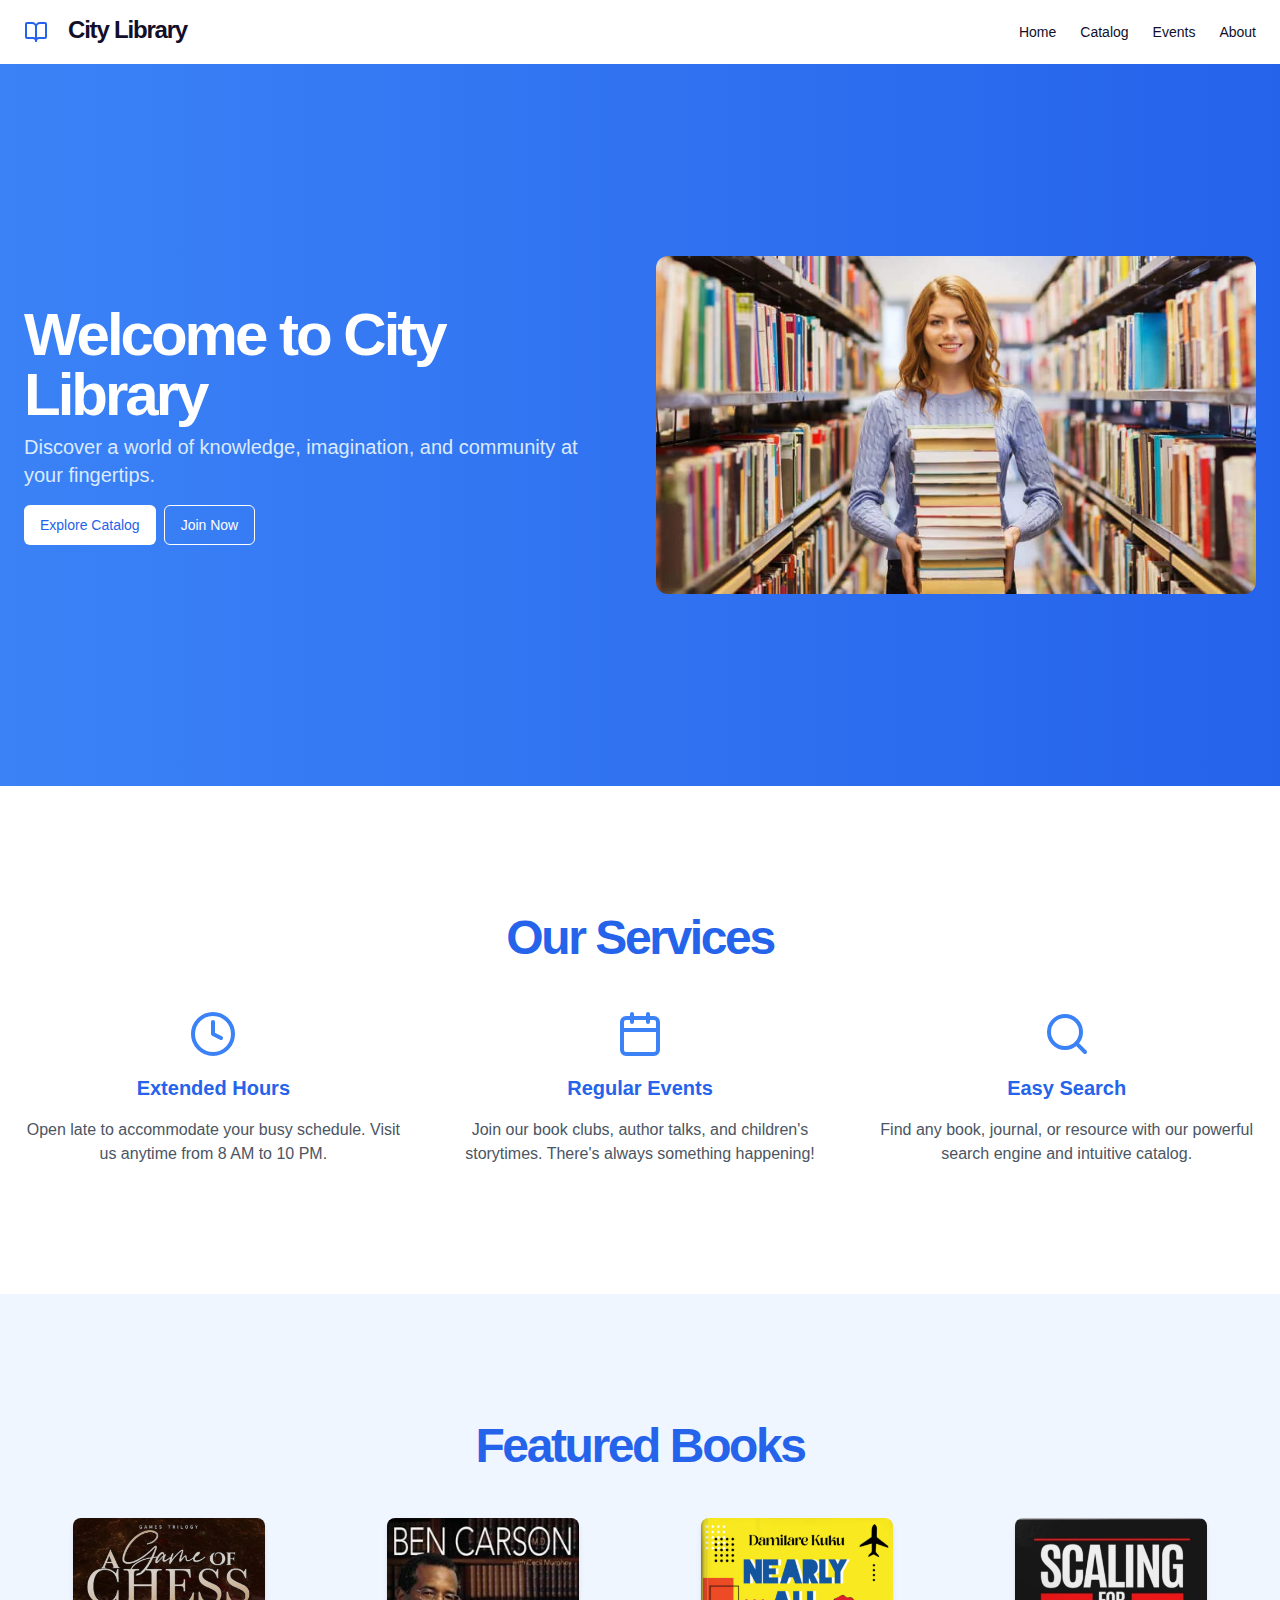
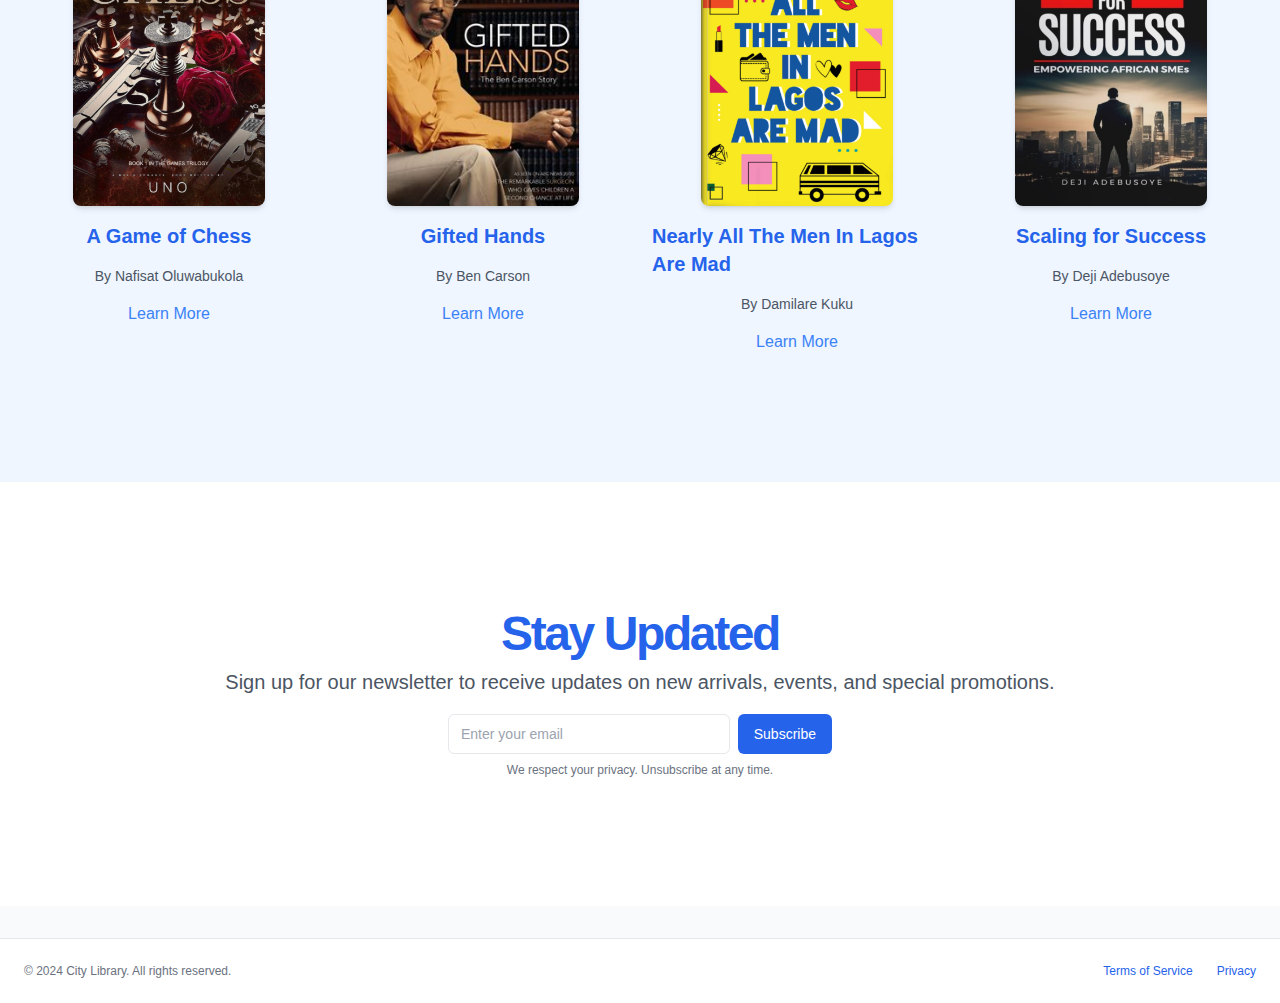
==== index.html @ 74dc0967 "Pages Almost fully functional" ====
<!DOCTYPE html>
<html lang="en">

<head>
    <meta charset="UTF-8">
    <meta name="viewport" content="width=device-width, initial-scale=1.0">
    <title>City Library</title>
    <script src="js/tailwind.js"></script>
    <link rel="stylesheet" href="css/tailwind.min.css">
    <script src="js/lucide.min.js"></script>
    <link rel="stylesheet" href="css/styles.css">
</head>

<body class="flex flex-col min-h-screen bg-gray-50">
    <header class="px-4 lg:px-6 h-16 flex items-center bg-white shadow-sm">
        <a href="#" class="flex items-center justify-center">
            <i data-lucide="book-open" class="h-6 w-6 text-blue-600"></i>
            <span class="text-2xl font-bold tracking-tighter sm:text-2xl ml-3 -mt-1">City Library</span>
        </a>
        <nav class="ml-auto flex gap-4 sm:gap-6 hidden lg:flex">
            <a href="index.html"
                class="text-sm font-medium hover:text-blue-600 hover:underline underline-offset-4">Home</a>
            <a href="catalog.html" class="text-sm font-medium hover:text-blue-600 hover:underline underline-offset-4">Catalog</a>
            <a href="events.html" class="text-sm font-medium hover:text-blue-600 hover:underline underline-offset-4">Events</a>
            <a href="about.html" class="text-sm font-medium hover:text-blue-600 hover:underline underline-offset-4">About</a>
        </nav>
        <!-- Mobile Navigation Menu (Hamburger) -->
        <button class="lg:hidden flex ml-auto" id="mobile-menu-button">
            <i class="w-6 h-6 text-blue-600">☰</i>
        </button>
        <!-- Mobile Menu (Hidden by default) -->
        <div id="mobile-menu" class="lg:hidden hidden absolute top-14 right-4 bg-white shadow-lg rounded-lg w-48 p-4">
            <a href="index.html"
                class="block text-sm font-medium hover:text-blue-600 hover:underline underline-offset-4 py-2">Home</a>
            <a href="catalog.html"
                class="block text-sm font-medium hover:text-blue-600 hover:underline underline-offset-4 py-2">Catalog</a>
            <a href="events.html"
                class="block text-sm font-medium hover:text-blue-600 hover:underline underline-offset-4 py-2">Events</a>
            <a href="about.html"
                class="block text-sm font-medium hover:text-blue-600 hover:underline underline-offset-4 py-2">About</a>
        </div>
    </header>

    <main class="flex-1">
        <section class="w-full py-12 md:py-24 lg:py-32 xl:py-48 bg-gradient-to-r from-blue-500 to-blue-600">
            <div class="container px-4 md:px-6 mx-auto">
                <div class="grid gap-6 lg:grid-cols-[1fr_400px] lg:gap-12 xl:grid-cols-[1fr_600px]">
                    <div class="flex flex-col justify-center space-y-4 text-white">
                        <div class="space-y-2">
                            <h1 class="text-3xl font-bold tracking-tighter sm:text-5xl xl:text-6xl/none">
                                Welcome to City Library
                            </h1>
                            <p class="max-w-[600px] text-blue-100 md:text-xl">
                                Discover a world of knowledge, imagination, and community at your fingertips.
                            </p>
                        </div>
                        <div class="flex flex-col gap-2 min-[400px]:flex-row">
                            <a href="#"
                                class="inline-flex items-center justify-center rounded-md text-sm font-medium ring-offset-background transition-colors focus-visible:outline-none focus-visible:ring-2 focus-visible:ring-ring focus-visible:ring-offset-2 disabled:pointer-events-none disabled:opacity-50 bg-white text-blue-600 hover:bg-blue-50 h-10 px-4 py-2">
                                Explore Catalog
                            </a>
                            <a href="#"
                                class="inline-flex items-center justify-center rounded-md text-sm font-medium ring-offset-background transition-colors focus-visible:outline-none focus-visible:ring-2 focus-visible:ring-ring focus-visible:ring-offset-2 disabled:pointer-events-none disabled:opacity-50 border border-white text-white hover:bg-white hover:text-blue-600 h-10 px-4 py-2">
                                Join Now
                            </a>
                        </div>
                    </div>
                    <div class="mx-auto flex w-full max-w-[800px] items-center justify-center lg:max-w-none">
                        <img src="img/Librarian.webp" alt="Library Interior"
                            class="aspect-video overflow-hidden rounded-xl object-cover object-center" width="850"
                            height="650">
                    </div>
                </div>
            </div>
        </section>
        <section class="w-full py-12 md:py-24 lg:py-32 bg-white">
            <div class="container px-4 md:px-6 mx-auto">
                <h2 class="text-3xl font-bold tracking-tighter sm:text-5xl text-center mb-12 text-blue-600">Our Services
                </h2>
                <div class="grid gap-6 lg:grid-cols-3 lg:gap-12">
                    <div class="flex flex-col items-center text-center space-y-4">
                        <i data-lucide="clock" class="h-12 w-12 text-blue-500"></i>
                        <h3 class="text-xl font-bold text-blue-600">Extended Hours</h3>
                        <p class="text-gray-600">
                            Open late to accommodate your busy schedule. Visit us anytime from 8 AM to 10 PM.
                        </p>
                    </div>
                    <div class="flex flex-col items-center text-center space-y-4">
                        <i data-lucide="calendar" class="h-12 w-12 text-blue-500"></i>
                        <h3 class="text-xl font-bold text-blue-600">Regular Events</h3>
                        <p class="text-gray-600">
                            Join our book clubs, author talks, and children's storytimes. There's always something
                            happening!
                        </p>
                    </div>
                    <div class="flex flex-col items-center text-center space-y-4">
                        <i data-lucide="search" class="h-12 w-12 text-blue-500"></i>
                        <h3 class="text-xl font-bold text-blue-600">Easy Search</h3>
                        <p class="text-gray-600">
                            Find any book, journal, or resource with our powerful search engine and intuitive catalog.
                        </p>
                    </div>
                </div>
            </div>
        </section>
        <section class="w-full py-12 md:py-24 lg:py-32 bg-blue-50">
            <div class="container px-4 md:px-6 mx-auto">
                <h2 class="text-3xl font-bold tracking-tighter sm:text-5xl text-center mb-12 text-blue-600">Featured
                    Books</h2>
                <div class="grid gap-6 md:grid-cols-2 lg:grid-cols-4">
                    <div class="flex flex-col items-center space-y-4">
                        <img src="./img/Chess.png" alt="Book 1 Cover"
                            class="w-48 h-72 object-cover rounded-lg shadow-md">
                        <h3 class="text-xl font-semibold text-blue-600">A Game of Chess</h3>
                        <p class="text-gray-600 text-sm">By Nafisat Oluwabukola</p>
                        <a href="#" class="text-blue-500 hover:underline">Learn More</a>
                    </div>
                    <div class="flex flex-col items-center space-y-4">
                        <img src="./img/Gifted.jpg" alt="Book 2 Cover"
                            class="w-48 h-72 object-cover rounded-lg shadow-md">
                        <h3 class="text-xl font-semibold text-blue-600">Gifted Hands</h3>
                        <p class="text-gray-600 text-sm">By Ben Carson</p>
                        <a href="#" class="text-blue-500 hover:underline">Learn More</a>
                    </div>
                    <div class="flex flex-col items-center space-y-4">
                        <img src="./img/Mad.png" alt="Book 3 Cover" class="w-48 h-72 object-cover rounded-lg shadow-md">
                        <h3 class="text-xl font-semibold text-blue-600">Nearly All The Men In Lagos Are Mad</h3>
                        <p class="text-gray-600 text-sm">By Damilare Kuku</p>
                        <a href="#" class="text-blue-500 hover:underline">Learn More</a>
                    </div>
                    <div class="flex flex-col items-center space-y-4">
                        <img src="./img/Success.png" alt="Book 4 Cover"
                            class="w-48 h-72 object-cover rounded-lg shadow-md">
                        <h3 class="text-xl font-semibold text-blue-600">Scaling for Success</h3>
                        <p class="text-gray-600 text-sm">By Deji Adebusoye</p>
                        <a href="#" class="text-blue-500 hover:underline">Learn More</a>
                    </div>
                </div>
            </div>
        </section>
        <section class="w-full py-12 md:py-24 lg:py-32 bg-white">
            <div class="container px-4 md:px-6 mx-auto">
                <div class="flex flex-col items-center justify-center space-y-4 text-center">
                    <div class="space-y-2">
                        <h2 class="text-3xl font-bold tracking-tighter sm:text-5xl text-blue-600">Stay Updated</h2>
                        <p
                            class="max-w-[900px] text-gray-600 md:text-xl/relaxed lg:text-base/relaxed xl:text-xl/relaxed">
                            Sign up for our newsletter to receive updates on new arrivals, events, and special
                            promotions.
                        </p>
                    </div>
                    <div class="w-full max-w-sm space-y-2">
                        <form class="flex space-x-2">
                            <input
                                class="flex h-10 w-full rounded-md border border-input bg-background px-3 py-2 text-sm ring-offset-background file:border-0 file:bg-transparent file:text-sm file:font-medium placeholder:text-muted-foreground focus-visible:outline-none focus-visible:ring-2 focus-visible:ring-ring focus-visible:ring-offset-2 disabled:cursor-not-allowed disabled:opacity-50 max-w-lg flex-1"
                                placeholder="Enter your email" type="email">
                            <button type="submit"
                                class="inline-flex items-center justify-center rounded-md text-sm font-medium ring-offset-background transition-colors focus-visible:outline-none focus-visible:ring-2 focus-visible:ring-ring focus-visible:ring-offset-2 disabled:pointer-events-none disabled:opacity-50 bg-blue-600 text-white hover:bg-blue-700 h-10 px-4 py-2">
                                Subscribe
                            </button>
                        </form>
                        <p class="text-xs text-gray-500">
                            We respect your privacy. Unsubscribe at any time.
                        </p>
                    </div>
                </div>
            </div>
        </section>
    </main>
    <footer class="flex flex-col gap-2 sm:flex-row py-6 w-full shrink-0 items-center px-4 md:px-6 border-t bg-white">
        <p class="text-xs text-gray-500">© 2024 City Library. All rights reserved.</p>
        <nav class="sm:ml-auto flex gap-4 sm:gap-6">
            <a class="text-xs hover:underline underline-offset-4 text-blue-600" href="#">Terms of Service</a>
            <a class="text-xs hover:underline underline-offset-4 text-blue-600" href="#">Privacy</a>
        </nav>
    </footer>
    <script>
        lucide.createIcons();
    </script>
    <script src="js/menu.js"></script>
</body>

</html>
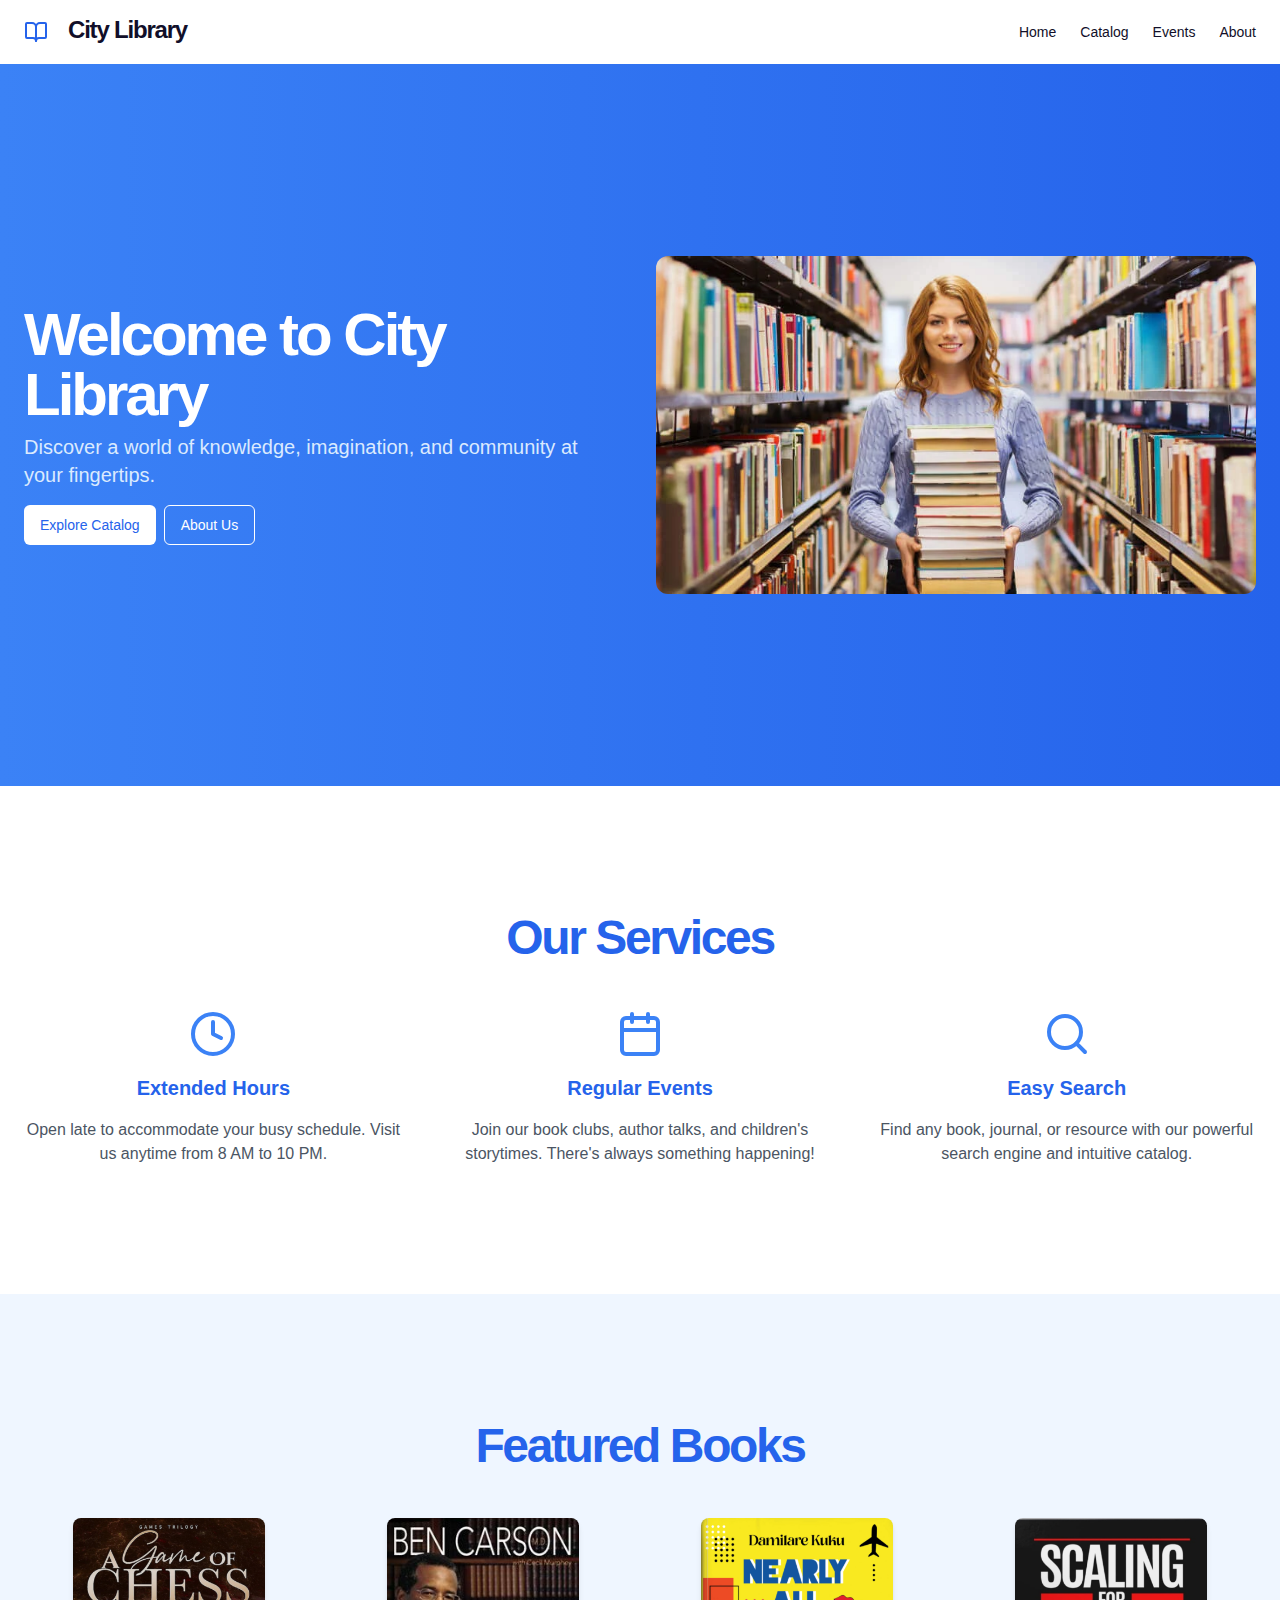
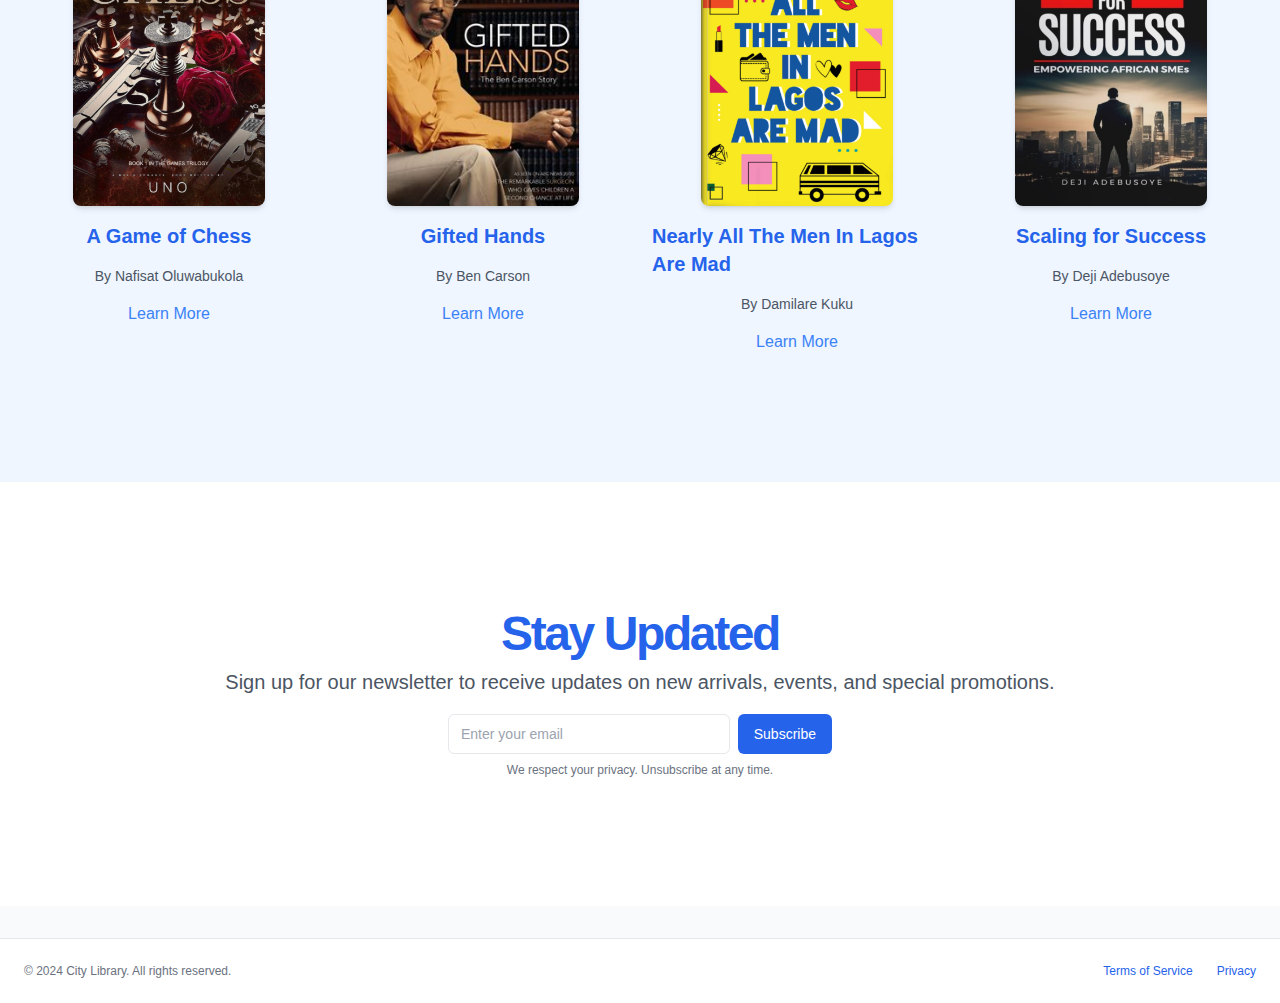
==== commit a80a862c: "All Pages almost functional" ====
--- a/index.html
+++ b/index.html
@@ -55,13 +55,13 @@
                             </p>
                         </div>
                         <div class="flex flex-col gap-2 min-[400px]:flex-row">
-                            <a href="#"
+                            <a href="catalog.html"
                                 class="inline-flex items-center justify-center rounded-md text-sm font-medium ring-offset-background transition-colors focus-visible:outline-none focus-visible:ring-2 focus-visible:ring-ring focus-visible:ring-offset-2 disabled:pointer-events-none disabled:opacity-50 bg-white text-blue-600 hover:bg-blue-50 h-10 px-4 py-2">
                                 Explore Catalog
                             </a>
-                            <a href="#"
+                            <a href="about.html"
                                 class="inline-flex items-center justify-center rounded-md text-sm font-medium ring-offset-background transition-colors focus-visible:outline-none focus-visible:ring-2 focus-visible:ring-ring focus-visible:ring-offset-2 disabled:pointer-events-none disabled:opacity-50 border border-white text-white hover:bg-white hover:text-blue-600 h-10 px-4 py-2">
-                                Join Now
+                                About Us
                             </a>
                         </div>
                     </div>
@@ -174,10 +174,10 @@
             <a class="text-xs hover:underline underline-offset-4 text-blue-600" href="#">Privacy</a>
         </nav>
     </footer>
+    <script src="js/script.js.js"></script>
     <script>
         lucide.createIcons();
     </script>
-    <script src="js/menu.js"></script>
 </body>
 
 </html>